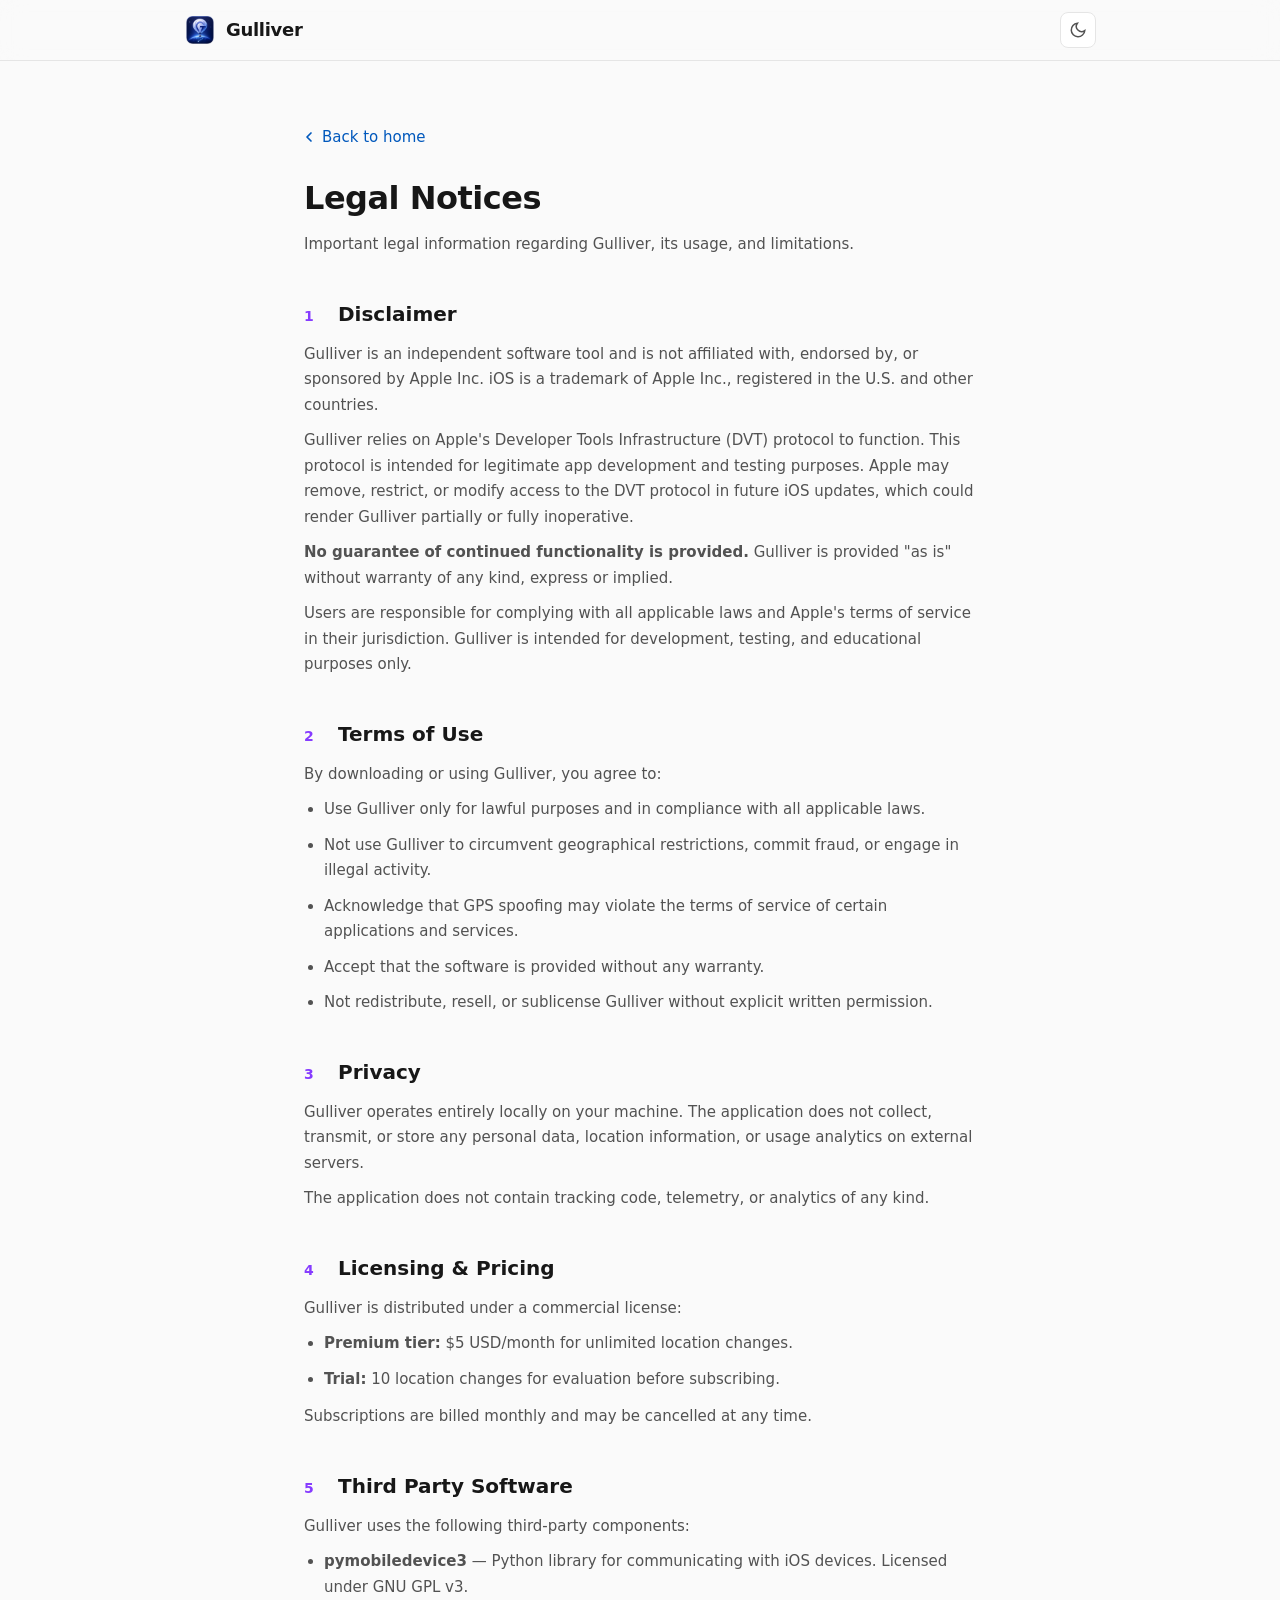
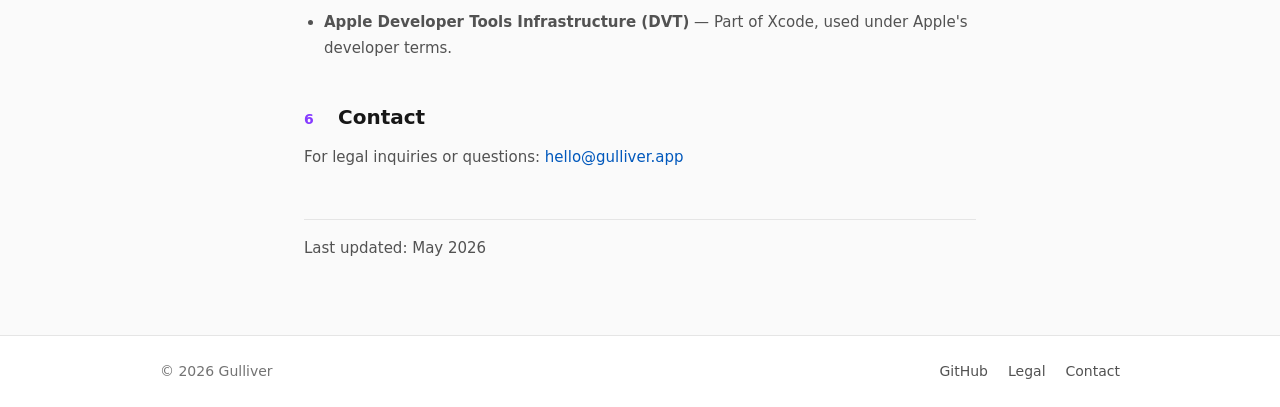
==== legali.html @ 59d7d290 "Initial GulliverWeb landing page Minimal static site with dark mode, 18-language i18n, responsive de" ====
<!doctype html>
<html lang="en">
<head>
  <meta charset="utf-8" />
  <meta name="viewport" content="width=device-width, initial-scale=1" />
  <title>Legal — Gulliver</title>
  <meta name="description" content="Legal notices and terms for Gulliver GPS Location Spoofer." />
  <link rel="icon" type="image/png" sizes="32x32" href="img/favicon-32.png" />
  <link rel="icon" type="image/png" sizes="48x48" href="img/favicon-48.png" />
  <link rel="stylesheet" href="styles.css?v=2" />
  <style>
    .legal-page { max-width: 720px; margin: 0 auto; padding: 64px 24px; }
    .legal-page h1 { font-size: 32px; font-weight: 800; letter-spacing: -0.5px; margin-bottom: 8px; }
    .legal-page .sub { color: var(--text-secondary); margin-bottom: 40px; }
    .legal-page section { margin-bottom: 40px; }
    .legal-page h2 { font-size: 20px; font-weight: 700; margin-bottom: 12px; display: flex; align-items: baseline; gap: 10px; }
    .legal-page .num { font-size: 14px; font-weight: 600; color: var(--purple); min-width: 24px; }
    .legal-page p, .legal-page li { font-size: 15px; color: var(--text-secondary); line-height: 1.7; margin-bottom: 10px; }
    .legal-page ul { padding-left: 20px; margin-bottom: 12px; }
    .legal-page a { color: var(--blue); text-decoration: none; }
    .legal-page a:hover { text-decoration: underline; }
    .back-link { display: inline-flex; align-items: center; gap: 6px; font-size: 15px; color: var(--text-secondary); text-decoration: none; margin-bottom: 24px; }
    .back-link:hover { color: var(--text); }
    .legal-meta { font-size: 13px; color: var(--text-tertiary); margin-top: 48px; padding-top: 16px; border-top: 1px solid var(--border); }
  </style>
</head>
<body>

<header>
  <div class="header-inner">
    <a class="brand" href="/">
      <img src="img/logo.png" alt="Gulliver" class="brand-img" width="32" height="32" />
      <span class="brand-name">Gulliver</span>
    </a>
    <div class="header-actions">
      <button class="theme-toggle" id="theme-toggle" aria-label="Toggle dark mode">
        <svg class="icon-dark" viewBox="0 0 24 24" fill="none" stroke="currentColor" stroke-width="2"><path d="M21 12.79A9 9 0 1 1 11.21 3 7 7 0 0 0 21 12.79z"/></svg>
        <svg class="icon-light" viewBox="0 0 24 24" fill="none" stroke="currentColor" stroke-width="2"><circle cx="12" cy="12" r="5"/><line x1="12" y1="1" x2="12" y2="3"/><line x1="12" y1="21" x2="12" y2="23"/><line x1="4.22" y1="4.22" x2="5.64" y2="5.64"/><line x1="18.36" y1="18.36" x2="19.78" y2="19.78"/><line x1="1" y1="12" x2="3" y2="12"/><line x1="21" y1="12" x2="23" y2="12"/><line x1="4.22" y1="19.78" x2="5.64" y2="18.36"/><line x1="18.36" y1="5.64" x2="19.78" y2="4.22"/></svg>
      </button>
    </div>
  </div>
</header>

<main class="legal-page">
  <a class="back-link" href="/">
    <svg viewBox="0 0 12 12" width="12" height="12" aria-hidden="true">
      <path d="M7 2L3 6l4 4" stroke="currentColor" fill="none" stroke-width="1.7" stroke-linecap="round" stroke-linejoin="round"/>
    </svg>
    Back to home
  </a>

  <h1>Legal Notices</h1>
  <p class="sub">Important legal information regarding Gulliver, its usage, and limitations.</p>

  <section id="disclaimer">
    <h2><span class="num">1</span> Disclaimer</h2>
    <p>Gulliver is an independent software tool and is not affiliated with, endorsed by, or sponsored by Apple Inc. iOS is a trademark of Apple Inc., registered in the U.S. and other countries.</p>
    <p>Gulliver relies on Apple's Developer Tools Infrastructure (DVT) protocol to function. This protocol is intended for legitimate app development and testing purposes. Apple may remove, restrict, or modify access to the DVT protocol in future iOS updates, which could render Gulliver partially or fully inoperative.</p>
    <p><strong>No guarantee of continued functionality is provided.</strong> Gulliver is provided "as is" without warranty of any kind, express or implied.</p>
    <p>Users are responsible for complying with all applicable laws and Apple's terms of service in their jurisdiction. Gulliver is intended for development, testing, and educational purposes only.</p>
  </section>

  <section id="terms">
    <h2><span class="num">2</span> Terms of Use</h2>
    <p>By downloading or using Gulliver, you agree to:</p>
    <ul>
      <li>Use Gulliver only for lawful purposes and in compliance with all applicable laws.</li>
      <li>Not use Gulliver to circumvent geographical restrictions, commit fraud, or engage in illegal activity.</li>
      <li>Acknowledge that GPS spoofing may violate the terms of service of certain applications and services.</li>
      <li>Accept that the software is provided without any warranty.</li>
      <li>Not redistribute, resell, or sublicense Gulliver without explicit written permission.</li>
    </ul>
  </section>

  <section id="privacy">
    <h2><span class="num">3</span> Privacy</h2>
    <p>Gulliver operates entirely locally on your machine. The application does not collect, transmit, or store any personal data, location information, or usage analytics on external servers.</p>
    <p>The application does not contain tracking code, telemetry, or analytics of any kind.</p>
  </section>

  <section id="licensing">
    <h2><span class="num">4</span> Licensing &amp; Pricing</h2>
    <p>Gulliver is distributed under a commercial license:</p>
    <ul>
      <li><strong>Premium tier:</strong> $5 USD/month for unlimited location changes.</li>
      <li><strong>Trial:</strong> 10 location changes for evaluation before subscribing.</li>
    </ul>
    <p>Subscriptions are billed monthly and may be cancelled at any time.</p>
  </section>

  <section id="third-party">
    <h2><span class="num">5</span> Third Party Software</h2>
    <p>Gulliver uses the following third-party components:</p>
    <ul>
      <li><strong>pymobiledevice3</strong> — Python library for communicating with iOS devices. Licensed under GNU GPL v3.</li>
      <li><strong>Apple Developer Tools Infrastructure (DVT)</strong> — Part of Xcode, used under Apple's developer terms.</li>
    </ul>
  </section>

  <section id="contact">
    <h2><span class="num">6</span> Contact</h2>
    <p>For legal inquiries or questions: <a href="mailto:hello@gulliver.app">hello@gulliver.app</a></p>
  </section>

  <p class="legal-meta">Last updated: May 2026</p>
</main>

<footer>
  <div class="footer-inner">
    <span>&copy; <span id="year"></span> Gulliver</span>
    <nav>
      <a href="https://github.com/Yoddikko/Gulliver" target="_blank" rel="noopener">GitHub</a>
      <a href="legali.html">Legal</a>
      <a href="mailto:hello@gulliver.app">Contact</a>
    </nav>
  </div>
</footer>

<script>
document.getElementById('year').textContent = new Date().getFullYear();

/* Dark mode */
const themeToggle = document.getElementById('theme-toggle');
const storedTheme = localStorage.getItem('gulliver_theme');
if (storedTheme === 'dark' || (!storedTheme && window.matchMedia('(prefers-color-scheme: dark)').matches)) {
  document.documentElement.classList.add('dark');
}
if (themeToggle) {
  themeToggle.addEventListener('click', () => {
    const isDark = document.documentElement.classList.toggle('dark');
    localStorage.setItem('gulliver_theme', isDark ? 'dark' : 'light');
  });
}
</script>
</body>
</html>
---- styles.css ----
/* GulliverWeb — GPS Location Spoofer for iPhone */

:root {
  --bg: #fafafa;
  --surface: #ffffff;
  --border: #e5e5e5;
  --text: #171717;
  --text-secondary: #525252;
  --text-tertiary: #737373;
  --purple: #863bff;
  --purple-light: #f3eeff;
  --blue: #0058bc;
  --blue-light: #e8f0fe;
  --green: #16a34a;
  --orange: #ea580c;
  --radius: 12px;
  --max-width: 960px;
  --card-shadow: 0 2px 12px rgba(0,0,0,0.04);
  --card-shadow-hover: 0 8px 30px rgba(0,0,0,0.08);
  --glow-purple: color-mix(in srgb, var(--purple) 6%, transparent);
}

:root.dark {
  --bg: #0a0a0a;
  --surface: #171717;
  --border: #262626;
  --text: #fafafa;
  --text-secondary: #a3a3a3;
  --text-tertiary: #737373;
  --purple-light: #1a1033;
  --blue-light: #0a1628;
  --card-shadow: 0 2px 12px rgba(0,0,0,0.2);
  --card-shadow-hover: 0 8px 32px rgba(134,59,255,0.12);
  --glow-purple: color-mix(in srgb, var(--purple) 10%, transparent);
}

*, *::before, *::after { box-sizing: border-box; margin: 0; }

html {
  font-family: -apple-system, BlinkMacSystemFont, 'Segoe UI', system-ui, sans-serif;
  font-size: 16px;
  line-height: 1.6;
  color: var(--text);
  background: var(--bg);
  -webkit-font-smoothing: antialiased;
  -moz-osx-font-smoothing: grayscale;
  transition: background 0.3s, color 0.3s;
  scroll-behavior: smooth;
}

::selection { background: var(--purple); color: #fff; }

@media (prefers-reduced-motion: reduce) {
  *, *::before, *::after {
    animation-duration: 0.01ms !important;
    transition-duration: 0.01ms !important;
  }
}

body { min-height: 100vh; display: flex; flex-direction: column; }

/* ---- HEADER ---- */
header {
  position: sticky; top: 0; z-index: 50;
  background: color-mix(in srgb, var(--bg) 85%, transparent);
  backdrop-filter: blur(12px);
  -webkit-backdrop-filter: blur(12px);
  border-bottom: 1px solid var(--border);
}
.header-inner {
  max-width: var(--max-width);
  margin: 0 auto;
  padding: 12px 24px;
  display: flex; align-items: center; justify-content: space-between;
}
.brand {
  display: flex; align-items: center; gap: 10px;
  text-decoration: none; color: var(--text);
}
.brand-img { width: 32px; height: 32px; border-radius: 8px; }
.brand-name { font-weight: 700; font-size: 18px; letter-spacing: -0.3px; }

.header-actions { display: flex; align-items: center; gap: 8px; }

/* Dark mode toggle */
.theme-toggle {
  width: 36px; height: 36px;
  border-radius: 8px;
  border: 1px solid var(--border);
  background: var(--surface);
  color: var(--text-secondary);
  cursor: pointer;
  display: flex; align-items: center; justify-content: center;
  transition: background 0.2s, color 0.2s;
}
.theme-toggle:hover { color: var(--text); background: var(--bg); }
.theme-toggle svg { width: 18px; height: 18px; }
.theme-toggle .icon-light { display: none; }
:root.dark .theme-toggle .icon-dark { display: none; }
:root.dark .theme-toggle .icon-light { display: block; }

/* Lang switcher */
.lang-switch {
  padding: 5px 28px 5px 10px;
  font-size: 13px; font-weight: 600;
  background-color: var(--surface); color: var(--text);
  border: 1px solid var(--border); border-radius: 8px;
  cursor: pointer;
  transition: background 0.2s, color 0.2s, border-color 0.2s;
  outline: none;
  -webkit-appearance: none;
  -moz-appearance: none;
  appearance: none;
  background-image: url("data:image/svg+xml,%3Csvg xmlns='http://www.w3.org/2000/svg' width='12' height='12' viewBox='0 0 24 24' fill='none' stroke='%23888' stroke-width='2.5' stroke-linecap='round' stroke-linejoin='round'%3E%3Cpolyline points='6 9 12 15 18 9'/%3E%3C/svg%3E");
  background-repeat: no-repeat;
  background-position: right 7px center;
  background-size: 12px;
  min-width: 110px;
}
.lang-switch:hover { border-color: var(--text); }

/* ---- HERO ---- */
.hero {
  padding: 80px 24px 64px;
  text-align: center;
  background:
    radial-gradient(ellipse 600px 350px at 50% 25%, var(--glow-purple) 0%, transparent 100%),
    linear-gradient(180deg, var(--surface) 0%, var(--bg) 100%);
}
.hero-content { max-width: 640px; margin: 0 auto; }
.hero-logo {
  width: 96px; height: 96px;
  border-radius: 22px;
  box-shadow: 0 4px 24px rgba(134,59,255,0.15);
  margin-bottom: 32px;
}
.hero h1 {
  font-size: 40px; font-weight: 800; line-height: 1.15;
  letter-spacing: -1px; color: var(--text);
  margin-bottom: 16px;
}
.hero-highlight {
  background: linear-gradient(135deg, var(--purple), #6d28d9);
  -webkit-background-clip: text;
  -webkit-text-fill-color: transparent;
  background-clip: text;
}
.hero-desc {
  font-size: 18px; color: var(--text-secondary);
  line-height: 1.7; margin-bottom: 36px;
}
.hero-actions {
  display: flex; justify-content: center; gap: 12px;
  margin-bottom: 12px;
}

/* Download button */
.btn-download {
  display: inline-flex; align-items: center; gap: 10px;
  padding: 14px 32px;
  background: linear-gradient(135deg, var(--blue), #003d82);
  color: #fff;
  border-radius: var(--radius);
  text-decoration: none;
  font-weight: 600; font-size: 16px;
  transition: transform 0.2s, box-shadow 0.2s;
  box-shadow: 0 2px 8px rgba(0,88,188,0.25);
  outline: none;
}
.btn-download:hover {
  transform: translateY(-2px);
  box-shadow: 0 6px 20px rgba(0,88,188,0.4);
}
.btn-download:focus-visible {
  box-shadow: 0 0 0 3px var(--bg), 0 0 0 5px var(--blue);
}
.btn-download svg { flex-shrink: 0; }
.dl-label { display: block; }
.dl-meta { display: block; font-size: 13px; font-weight: 400; opacity: 0.8; margin-top: 2px; }
.hero-version { font-size: 13px; color: var(--text-tertiary); margin-top: 8px; }

/* ---- FEATURES ---- */
.features {
  max-width: var(--max-width);
  margin: 0 auto; padding: 80px 24px;
}
.features h2 {
  text-align: center; font-size: 28px; font-weight: 700;
  letter-spacing: -0.5px; margin-bottom: 48px;
}
.features-grid {
  display: grid;
  grid-template-columns: repeat(auto-fit, minmax(220px, 1fr));
  gap: 20px;
}
.feature-card {
  background: var(--surface);
  border: 1px solid var(--border);
  border-radius: var(--radius);
  padding: 28px 24px;
  transition: transform 0.3s, border-color 0.3s, box-shadow 0.3s;
}
.feature-card:hover {
  transform: translateY(-4px);
  border-color: color-mix(in srgb, var(--purple) 30%, var(--border));
  box-shadow: var(--card-shadow-hover);
}
.feature-icon {
  width: 44px; height: 44px;
  border-radius: 10px;
  background: var(--purple-light);
  color: var(--purple);
  display: flex; align-items: center; justify-content: center;
  margin-bottom: 16px;
}
.feature-icon svg { width: 22px; height: 22px; }
.feature-card h3 { font-size: 17px; font-weight: 650; margin-bottom: 8px; }
.feature-card p { font-size: 15px; color: var(--text-secondary); line-height: 1.6; }

/* ---- HOW IT WORKS ---- */
.how {
  max-width: var(--max-width);
  margin: 0 auto; padding: 0 24px 80px;
}
.how h2 {
  text-align: center; font-size: 28px; font-weight: 700;
  letter-spacing: -0.5px; margin-bottom: 48px;
}
.steps {
  display: grid;
  grid-template-columns: repeat(auto-fit, minmax(200px, 1fr));
  gap: 24px;
}
.step { text-align: center; padding: 32px 20px; border-radius: var(--radius); transition: background 0.3s; }
.step:hover { background: color-mix(in srgb, var(--surface) 50%, transparent); }
.step-num {
  width: 48px; height: 48px;
  border-radius: 50%;
  background: var(--blue-light);
  color: var(--blue);
  display: flex; align-items: center; justify-content: center;
  font-size: 20px; font-weight: 700;
  margin: 0 auto 16px;
  transition: transform 0.3s, background 0.3s, color 0.3s, box-shadow 0.3s;
}
.step:hover .step-num {
  transform: scale(1.12);
  background: var(--purple);
  color: #fff;
  box-shadow: 0 4px 14px color-mix(in srgb, var(--purple) 35%, transparent);
}
.step h3 { font-size: 17px; font-weight: 650; margin-bottom: 8px; }
.step p { font-size: 15px; color: var(--text-secondary); line-height: 1.6; }

/* ---- COMPATIBILITY ---- */
.compatibility {
  max-width: var(--max-width);
  margin: 0 auto; padding: 0 24px 80px;
}
.compatibility h2 {
  text-align: center; font-size: 28px; font-weight: 700;
  letter-spacing: -0.5px; margin-bottom: 12px;
}
.compat-sub {
  text-align: center; font-size: 16px; color: var(--text-secondary);
  max-width: 520px; margin: 0 auto 32px;
}
.compat-table {
  width: 100%; max-width: 500px;
  margin: 0 auto; border-collapse: collapse;
  border-radius: var(--radius);
  overflow: hidden;
  box-shadow: 0 1px 3px var(--card-shadow);
}
.compat-table th {
  text-align: left; font-size: 13px; font-weight: 600;
  text-transform: uppercase; letter-spacing: 0.5px;
  color: var(--text-tertiary); padding: 10px 16px;
  border-bottom: 1px solid var(--border);
  background: color-mix(in srgb, var(--border) 25%, transparent);
}
.compat-table td {
  padding: 12px 16px; font-size: 15px;
  border-bottom: 1px solid color-mix(in srgb, var(--border) 40%, transparent);
  background: var(--surface);
}
.compat-table tr:last-child td { border-bottom: none; }
.compat-table tr:hover td { background: color-mix(in srgb, var(--border) 12%, var(--surface)); }
.status-ok {
  display: inline-flex; align-items: center; gap: 6px;
  color: var(--green); font-weight: 500;
}
.status-ok::before { content: ''; width: 8px; height: 8px; border-radius: 50%; background: var(--green); }
.status-unknown {
  display: inline-flex; align-items: center; gap: 6px;
  color: var(--orange); font-weight: 500;
}
.status-unknown::before { content: ''; width: 8px; height: 8px; border-radius: 50%; background: var(--orange); }
.compat-note {
  text-align: center; font-size: 13px; color: var(--text-tertiary);
  margin-top: 20px;
}

/* ---- KO-FI ---- */
.kofi {
  max-width: var(--max-width);
  margin: 0 auto; padding: 0 24px 80px;
}
.kofi-card {
  background: var(--surface);
  border: 1px solid var(--border);
  border-radius: var(--radius);
  padding: 40px 32px; text-align: center;
  max-width: 520px; margin: 0 auto;
  transition: border-color 0.3s, box-shadow 0.3s;
}
.kofi-card:hover {
  border-color: color-mix(in srgb, #ff5e5b 25%, var(--border));
  box-shadow: var(--card-shadow-hover);
}
.kofi-icon {
  width: 52px; height: 52px;
  border-radius: 50%;
  background: #ff5e5b; color: #fff;
  display: flex; align-items: center; justify-content: center;
  margin: 0 auto 20px;
}
.kofi-card p { font-size: 16px; color: var(--text-secondary); margin-bottom: 24px; line-height: 1.6; }
.kofi-btn {
  display: inline-block; padding: 12px 28px;
  background: #ff5e5b; color: #fff;
  border-radius: var(--radius);
  text-decoration: none;
  font-weight: 600; font-size: 15px;
  transition: transform 0.15s, box-shadow 0.15s;
}
.kofi-btn:hover {
  transform: translateY(-1px);
  box-shadow: 0 4px 14px rgba(255,94,91,0.35);
}

/* ---- FOOTER ---- */
footer {
  margin-top: auto;
  border-top: 1px solid var(--border);
  background: var(--surface);
  padding: 24px;
}
.footer-inner {
  max-width: var(--max-width);
  margin: 0 auto;
  display: flex; align-items: center; justify-content: space-between;
  font-size: 14px; color: var(--text-tertiary);
}
.footer-inner nav { display: flex; gap: 20px; }
.footer-inner nav a {
  color: var(--text-secondary); text-decoration: none;
  transition: color 0.15s;
  outline: none;
}
.footer-inner nav a:hover { color: var(--text); }

.theme-toggle:focus-visible,
.lang-switch:focus-visible,
.footer-inner nav a:focus-visible,
.btn-download:focus-visible,
.kofi-btn:focus-visible {
  outline: 2px solid var(--purple);
  outline-offset: 2px;
}

/* ---- RESPONSIVE ---- */
@media (max-width: 640px) {
  .hero { padding: 48px 20px 40px; }
  .hero h1 { font-size: 30px; }
  .hero-desc { font-size: 16px; }
  .hero-logo { width: 72px; height: 72px; margin-bottom: 24px; }
  .features, .how, .compatibility, .kofi { padding-left: 20px; padding-right: 20px; }
  .features, .how, .compatibility { padding-top: 48px; padding-bottom: 48px; }
  .kofi { padding-bottom: 48px; }
  .features h2, .how h2, .compatibility h2 { font-size: 24px; margin-bottom: 32px; }
  .footer-inner { flex-direction: column; gap: 12px; text-align: center; }
}

@media (max-width: 480px) {
  .hero { padding: 36px 16px 32px; }
  .hero h1 { font-size: 24px; letter-spacing: -0.5px; }
  .hero-desc { font-size: 15px; margin-bottom: 28px; }
  .hero-logo { width: 64px; height: 64px; margin-bottom: 20px; border-radius: 18px; }

  .btn-download {
    width: 100%; justify-content: center;
    padding: 14px 24px; font-size: 15px;
  }
  .hero-actions { flex-direction: column; align-items: stretch; }

  .header-inner { padding: 10px 16px; }
  .brand-name { font-size: 16px; }
  .theme-toggle { width: 34px; height: 34px; }
  .lang-switch { padding: 4px 24px 4px 8px; font-size: 12px; min-width: 90px; background-position: right 5px center; }

  .features, .how, .compatibility { padding: 40px 16px !important; }
  .kofi { padding: 0 16px 40px !important; }

  .features-grid { gap: 14px; }
  .feature-card { padding: 20px 18px; }
  .feature-icon { width: 40px; height: 40px; }
  .feature-icon svg { width: 20px; height: 20px; }
  .feature-card h3 { font-size: 16px; }
  .feature-card p { font-size: 14px; }

  .steps { gap: 8px; }
  .step { padding: 20px 8px; }
  .step-num { width: 42px; height: 42px; font-size: 18px; }
  .step h3 { font-size: 16px; }
  .step p { font-size: 14px; }

  .compat-table { font-size: 14px; }
  .compat-table th, .compat-table td { padding: 8px 12px; }

  .kofi-card { padding: 28px 20px; }
  .kofi-card p { font-size: 15px; }
  .kofi-btn { padding: 10px 24px; font-size: 14px; }
}

@media (max-width: 375px) {
  .hero h1 { font-size: 21px; }
  .hero-desc { font-size: 14px; }
  .features h2, .how h2, .compatibility h2 { font-size: 21px; }
}
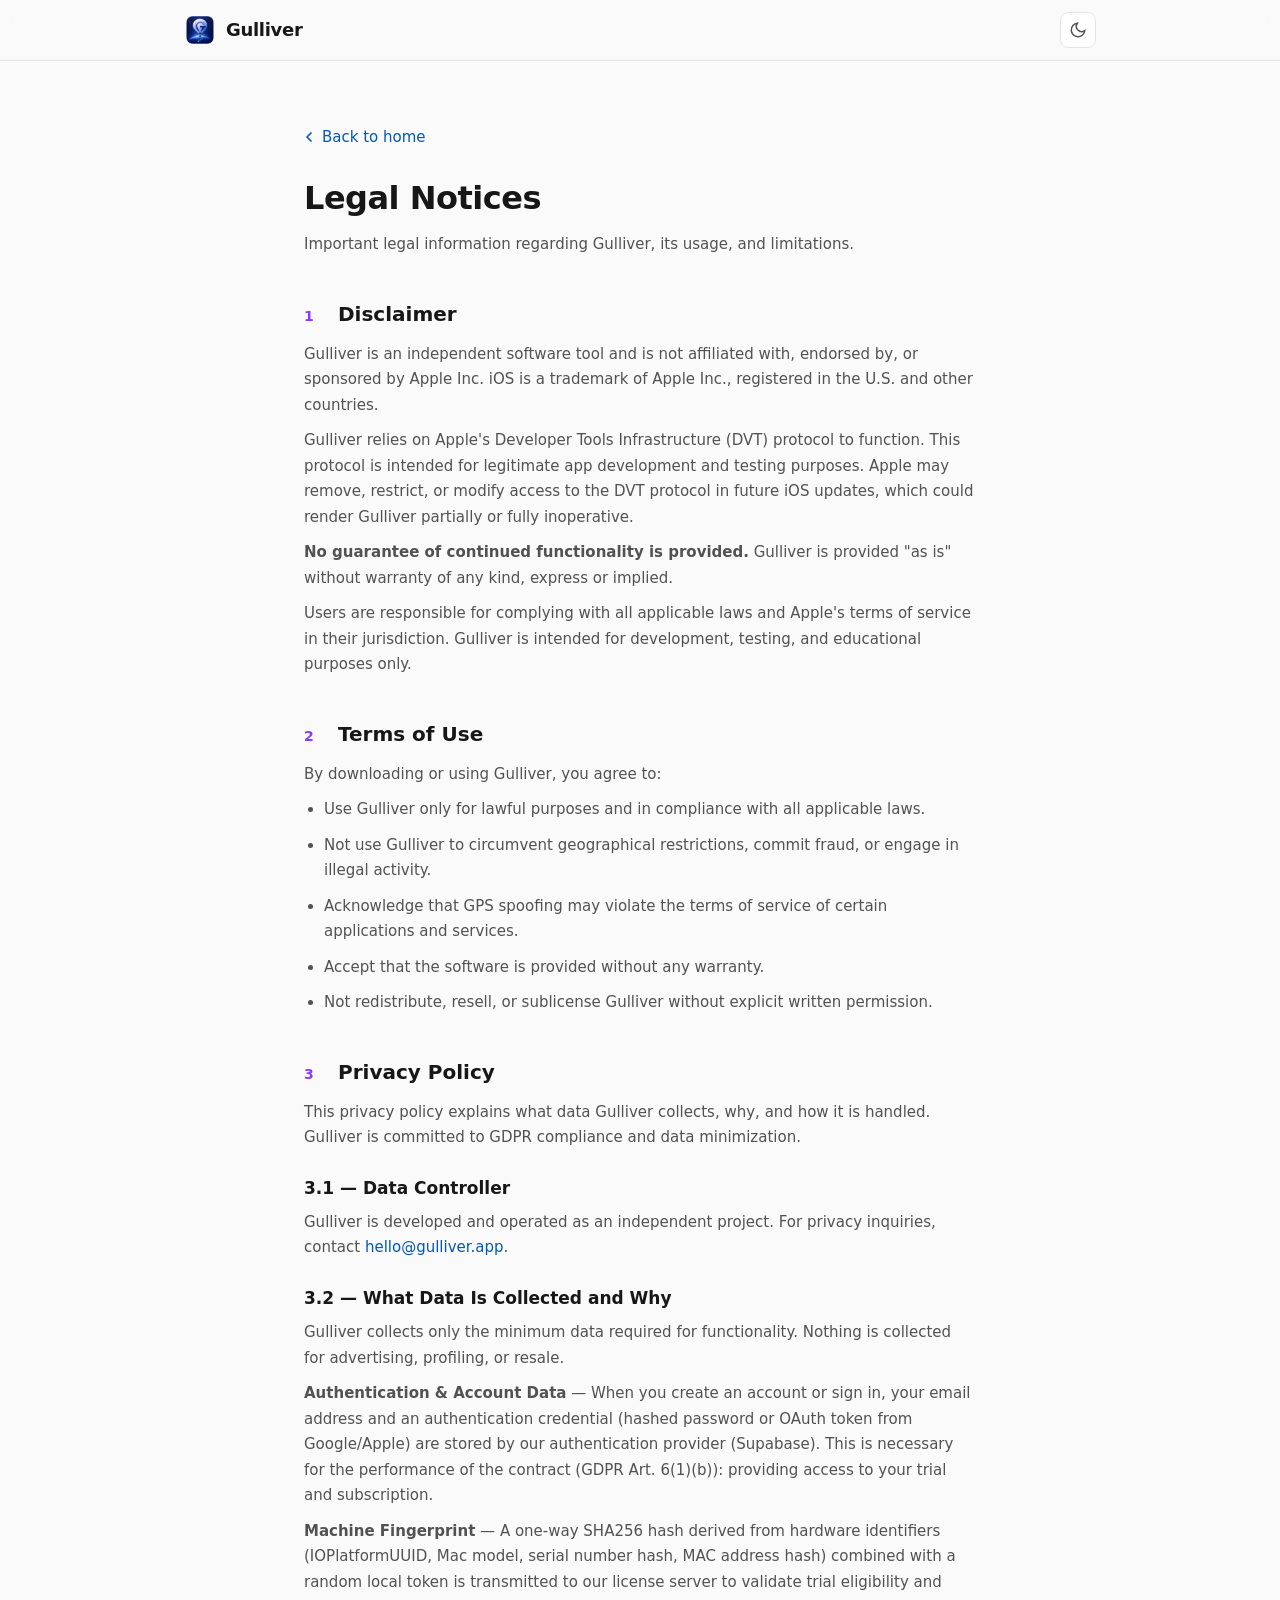
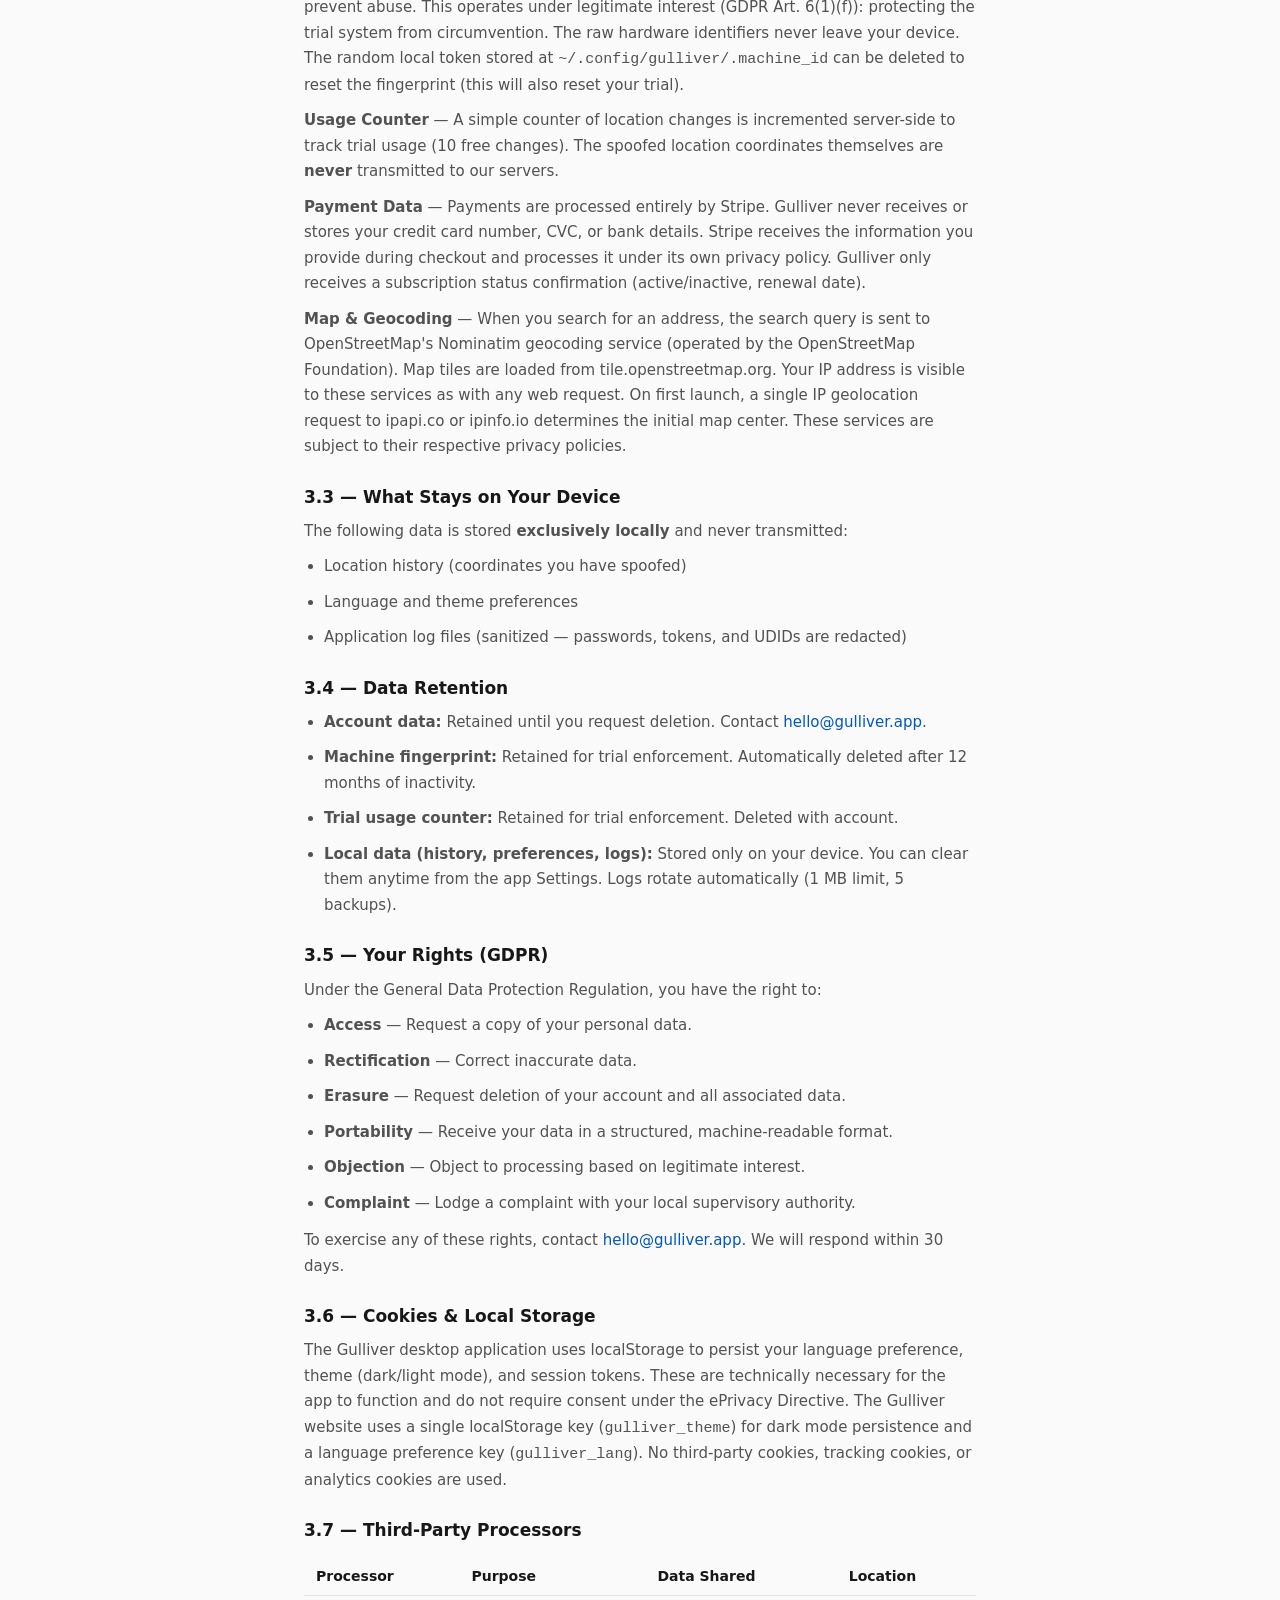
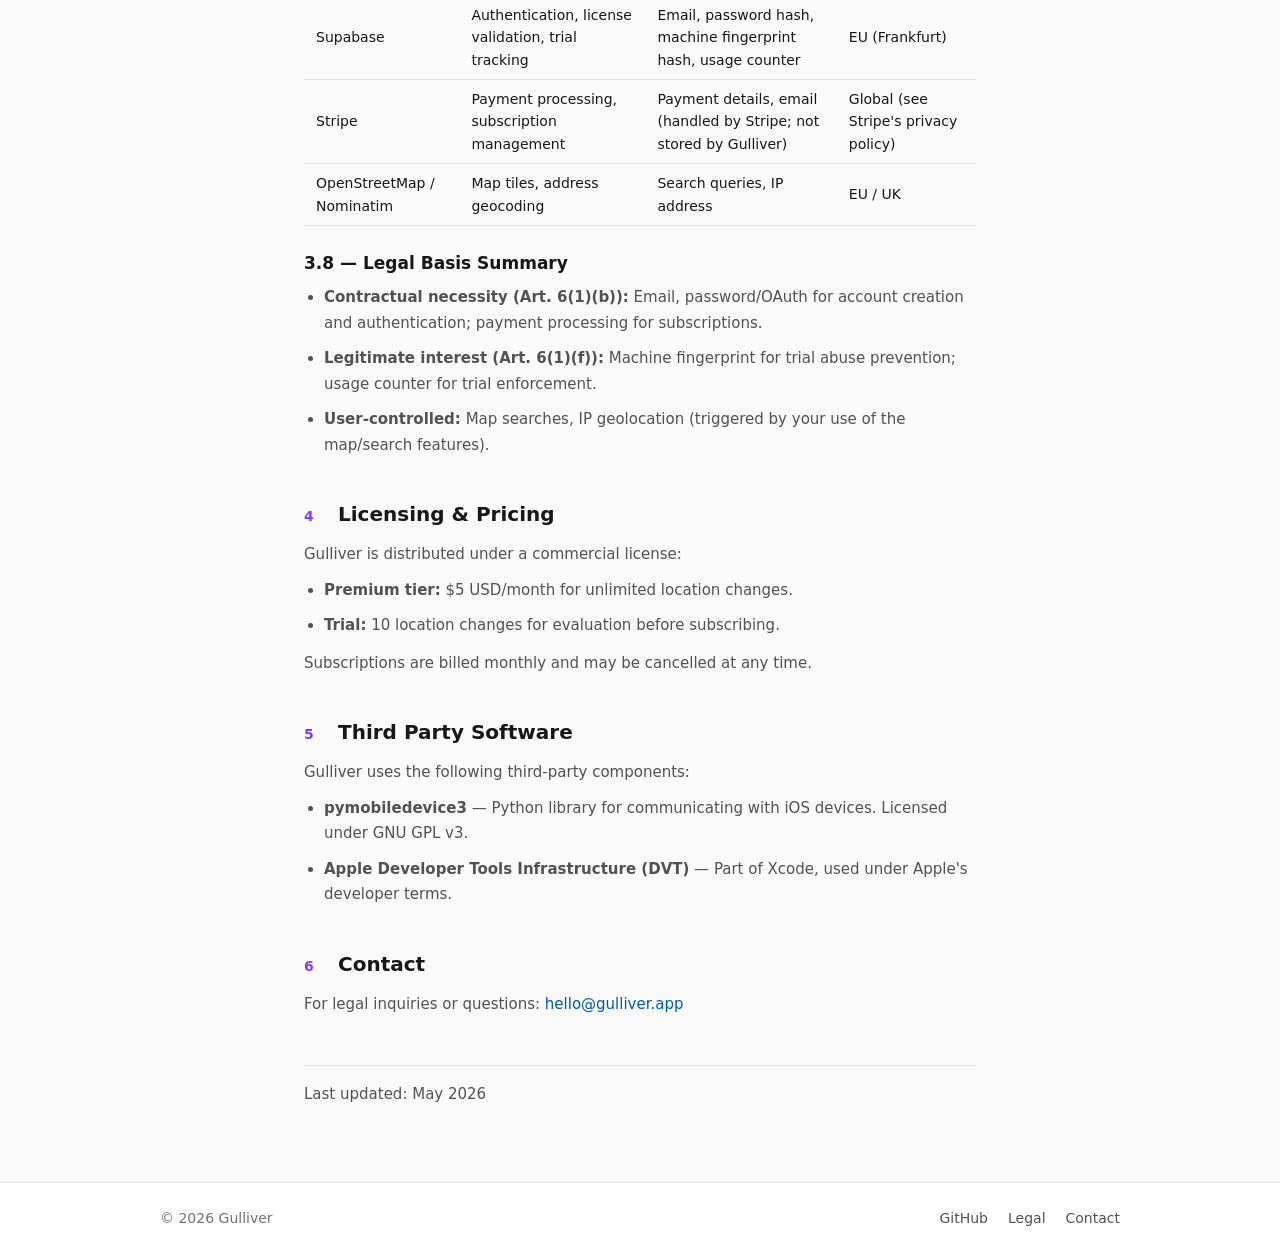
==== commit af9fce66: "legal: rewrite privacy policy for GDPR compliance - Replace inaccurate "no data collected" claim wit" ====
--- a/legali.html
+++ b/legali.html
@@ -73,9 +73,96 @@
   </section>
 
   <section id="privacy">
-    <h2><span class="num">3</span> Privacy</h2>
-    <p>Gulliver operates entirely locally on your machine. The application does not collect, transmit, or store any personal data, location information, or usage analytics on external servers.</p>
-    <p>The application does not contain tracking code, telemetry, or analytics of any kind.</p>
+    <h2><span class="num">3</span> Privacy Policy</h2>
+    <p>This privacy policy explains what data Gulliver collects, why, and how it is handled. Gulliver is committed to GDPR compliance and data minimization.</p>
+
+    <h3 style="font-size:17px;font-weight:700;margin-top:24px;margin-bottom:8px;">3.1 — Data Controller</h3>
+    <p>Gulliver is developed and operated as an independent project. For privacy inquiries, contact <a href="mailto:hello@gulliver.app">hello@gulliver.app</a>.</p>
+
+    <h3 style="font-size:17px;font-weight:700;margin-top:24px;margin-bottom:8px;">3.2 — What Data Is Collected and Why</h3>
+    <p>Gulliver collects only the minimum data required for functionality. Nothing is collected for advertising, profiling, or resale.</p>
+
+    <p><strong>Authentication &amp; Account Data</strong> — When you create an account or sign in, your email address and an authentication credential (hashed password or OAuth token from Google/Apple) are stored by our authentication provider (Supabase). This is necessary for the performance of the contract (GDPR Art. 6(1)(b)): providing access to your trial and subscription.</p>
+
+    <p><strong>Machine Fingerprint</strong> — A one-way SHA256 hash derived from hardware identifiers (IOPlatformUUID, Mac model, serial number hash, MAC address hash) combined with a random local token is transmitted to our license server to validate trial eligibility and prevent abuse. This operates under legitimate interest (GDPR Art. 6(1)(f)): protecting the trial system from circumvention. The raw hardware identifiers never leave your device. The random local token stored at <code>~/.config/gulliver/.machine_id</code> can be deleted to reset the fingerprint (this will also reset your trial).</p>
+
+    <p><strong>Usage Counter</strong> — A simple counter of location changes is incremented server-side to track trial usage (10 free changes). The spoofed location coordinates themselves are <strong>never</strong> transmitted to our servers.</p>
+
+    <p><strong>Payment Data</strong> — Payments are processed entirely by Stripe. Gulliver never receives or stores your credit card number, CVC, or bank details. Stripe receives the information you provide during checkout and processes it under its own privacy policy. Gulliver only receives a subscription status confirmation (active/inactive, renewal date).</p>
+
+    <p><strong>Map &amp; Geocoding</strong> — When you search for an address, the search query is sent to OpenStreetMap's Nominatim geocoding service (operated by the OpenStreetMap Foundation). Map tiles are loaded from tile.openstreetmap.org. Your IP address is visible to these services as with any web request. On first launch, a single IP geolocation request to ipapi.co or ipinfo.io determines the initial map center. These services are subject to their respective privacy policies.</p>
+
+    <h3 style="font-size:17px;font-weight:700;margin-top:24px;margin-bottom:8px;">3.3 — What Stays on Your Device</h3>
+    <p>The following data is stored <strong>exclusively locally</strong> and never transmitted:</p>
+    <ul>
+      <li>Location history (coordinates you have spoofed)</li>
+      <li>Language and theme preferences</li>
+      <li>Application log files (sanitized — passwords, tokens, and UDIDs are redacted)</li>
+    </ul>
+
+    <h3 style="font-size:17px;font-weight:700;margin-top:24px;margin-bottom:8px;">3.4 — Data Retention</h3>
+    <ul>
+      <li><strong>Account data:</strong> Retained until you request deletion. Contact <a href="mailto:hello@gulliver.app">hello@gulliver.app</a>.</li>
+      <li><strong>Machine fingerprint:</strong> Retained for trial enforcement. Automatically deleted after 12 months of inactivity.</li>
+      <li><strong>Trial usage counter:</strong> Retained for trial enforcement. Deleted with account.</li>
+      <li><strong>Local data (history, preferences, logs):</strong> Stored only on your device. You can clear them anytime from the app Settings. Logs rotate automatically (1 MB limit, 5 backups).</li>
+    </ul>
+
+    <h3 style="font-size:17px;font-weight:700;margin-top:24px;margin-bottom:8px;">3.5 — Your Rights (GDPR)</h3>
+    <p>Under the General Data Protection Regulation, you have the right to:</p>
+    <ul>
+      <li><strong>Access</strong> — Request a copy of your personal data.</li>
+      <li><strong>Rectification</strong> — Correct inaccurate data.</li>
+      <li><strong>Erasure</strong> — Request deletion of your account and all associated data.</li>
+      <li><strong>Portability</strong> — Receive your data in a structured, machine-readable format.</li>
+      <li><strong>Objection</strong> — Object to processing based on legitimate interest.</li>
+      <li><strong>Complaint</strong> — Lodge a complaint with your local supervisory authority.</li>
+    </ul>
+    <p>To exercise any of these rights, contact <a href="mailto:hello@gulliver.app">hello@gulliver.app</a>. We will respond within 30 days.</p>
+
+    <h3 style="font-size:17px;font-weight:700;margin-top:24px;margin-bottom:8px;">3.6 — Cookies &amp; Local Storage</h3>
+    <p>The Gulliver desktop application uses localStorage to persist your language preference, theme (dark/light mode), and session tokens. These are technically necessary for the app to function and do not require consent under the ePrivacy Directive. The Gulliver website uses a single localStorage key (<code>gulliver_theme</code>) for dark mode persistence and a language preference key (<code>gulliver_lang</code>). No third-party cookies, tracking cookies, or analytics cookies are used.</p>
+
+    <h3 style="font-size:17px;font-weight:700;margin-top:24px;margin-bottom:8px;">3.7 — Third-Party Processors</h3>
+    <div class="processor-table" style="overflow-x:auto;margin:12px 0;">
+      <table style="width:100%;border-collapse:collapse;font-size:14px;">
+        <thead>
+          <tr style="border-bottom:1px solid var(--border);text-align:left;">
+            <th style="padding:8px 12px;">Processor</th>
+            <th style="padding:8px 12px;">Purpose</th>
+            <th style="padding:8px 12px;">Data Shared</th>
+            <th style="padding:8px 12px;">Location</th>
+          </tr>
+        </thead>
+        <tbody>
+          <tr style="border-bottom:1px solid var(--border);">
+            <td style="padding:8px 12px;">Supabase</td>
+            <td style="padding:8px 12px;">Authentication, license validation, trial tracking</td>
+            <td style="padding:8px 12px;">Email, password hash, machine fingerprint hash, usage counter</td>
+            <td style="padding:8px 12px;">EU (Frankfurt)</td>
+          </tr>
+          <tr style="border-bottom:1px solid var(--border);">
+            <td style="padding:8px 12px;">Stripe</td>
+            <td style="padding:8px 12px;">Payment processing, subscription management</td>
+            <td style="padding:8px 12px;">Payment details, email (handled by Stripe; not stored by Gulliver)</td>
+            <td style="padding:8px 12px;">Global (see Stripe's privacy policy)</td>
+          </tr>
+          <tr style="border-bottom:1px solid var(--border);">
+            <td style="padding:8px 12px;">OpenStreetMap / Nominatim</td>
+            <td style="padding:8px 12px;">Map tiles, address geocoding</td>
+            <td style="padding:8px 12px;">Search queries, IP address</td>
+            <td style="padding:8px 12px;">EU / UK</td>
+          </tr>
+        </tbody>
+      </table>
+    </div>
+
+    <h3 style="font-size:17px;font-weight:700;margin-top:24px;margin-bottom:8px;">3.8 — Legal Basis Summary</h3>
+    <ul>
+      <li><strong>Contractual necessity (Art. 6(1)(b)):</strong> Email, password/OAuth for account creation and authentication; payment processing for subscriptions.</li>
+      <li><strong>Legitimate interest (Art. 6(1)(f)):</strong> Machine fingerprint for trial abuse prevention; usage counter for trial enforcement.</li>
+      <li><strong>User-controlled:</strong> Map searches, IP geolocation (triggered by your use of the map/search features).</li>
+    </ul>
   </section>
 
   <section id="licensing">
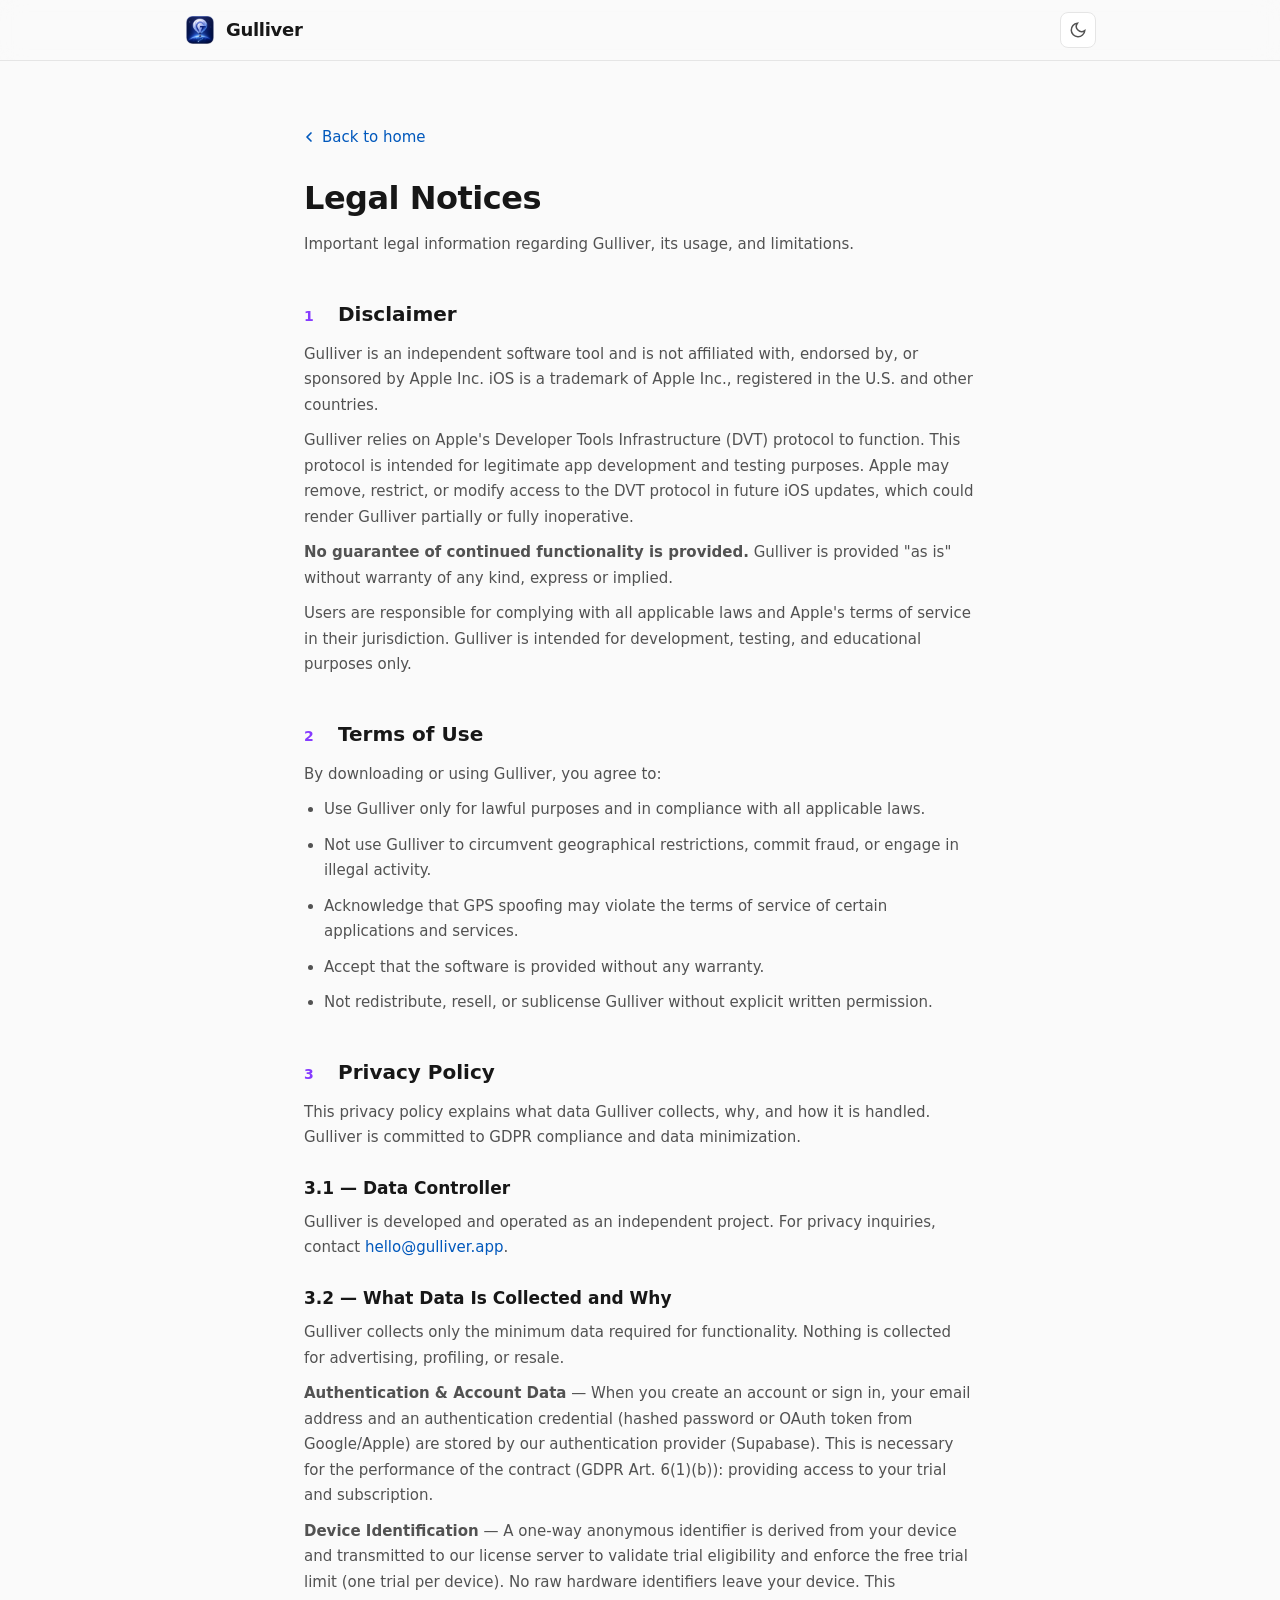
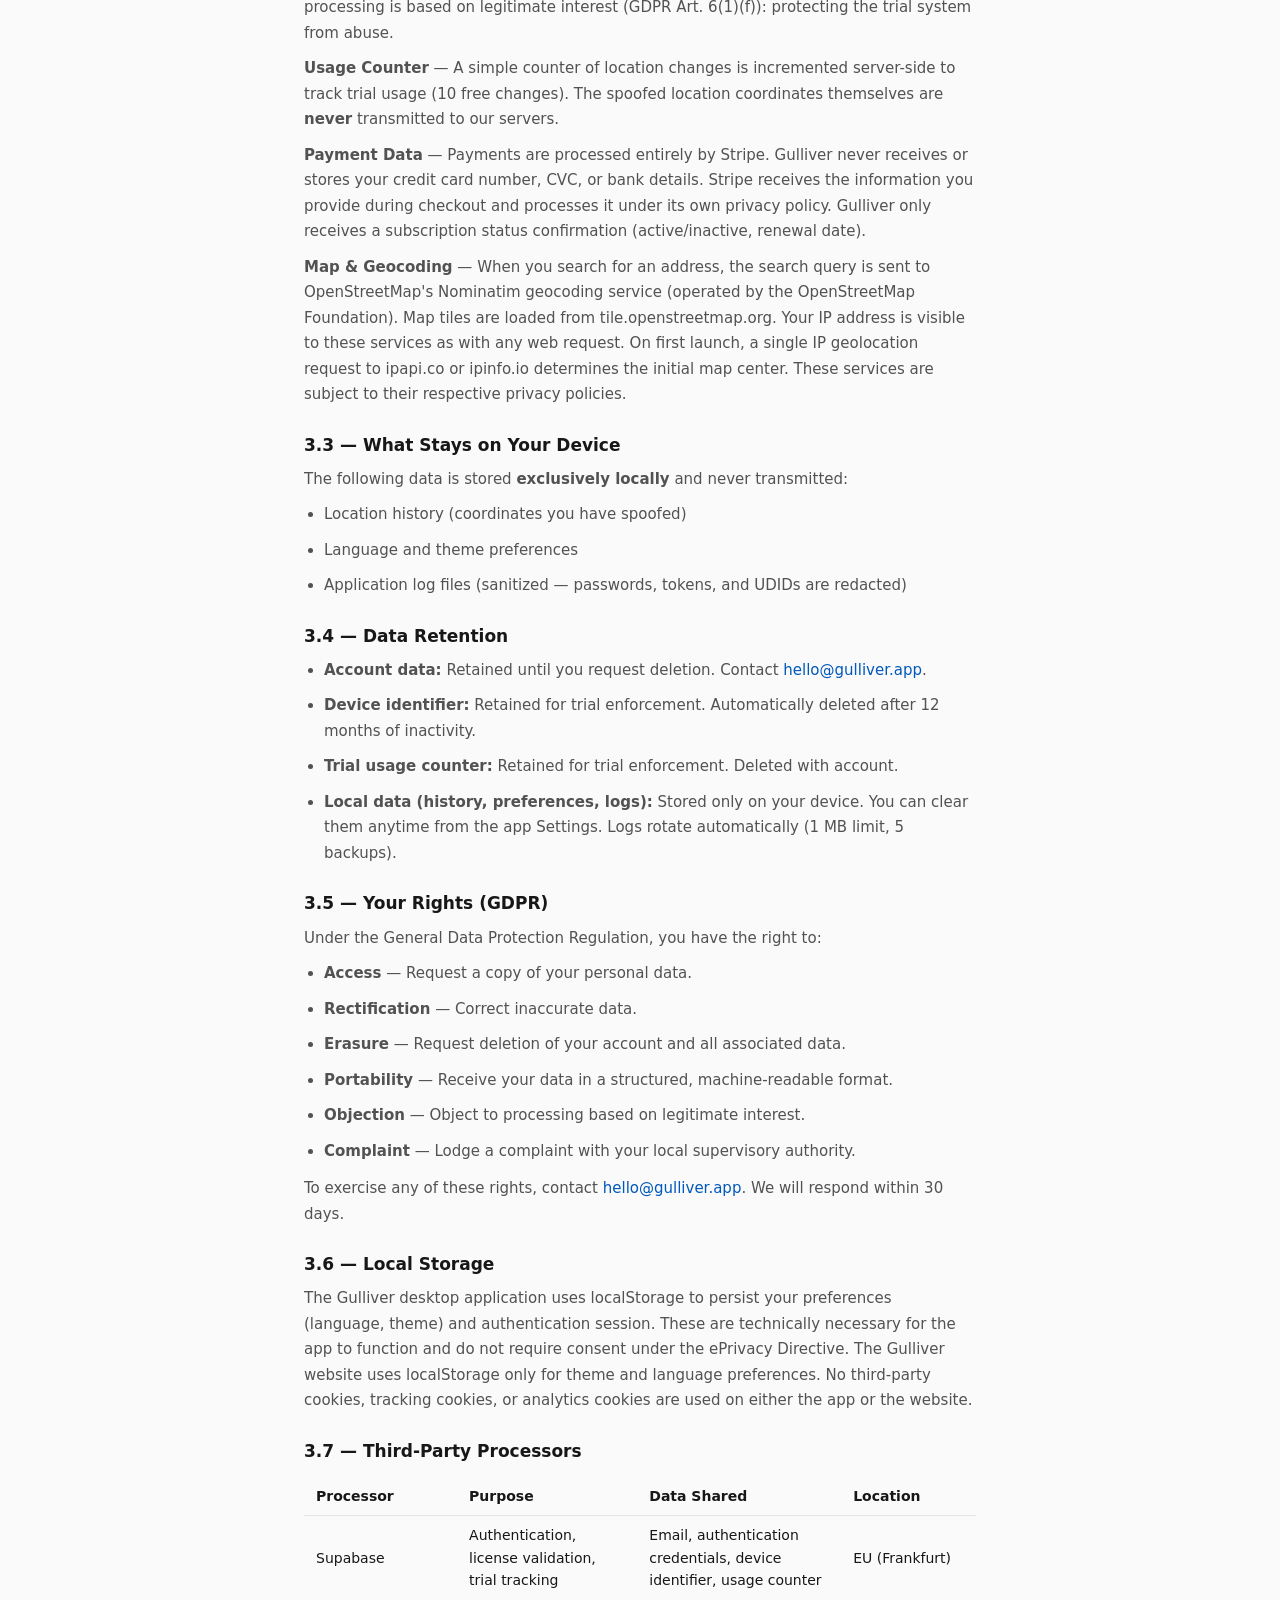
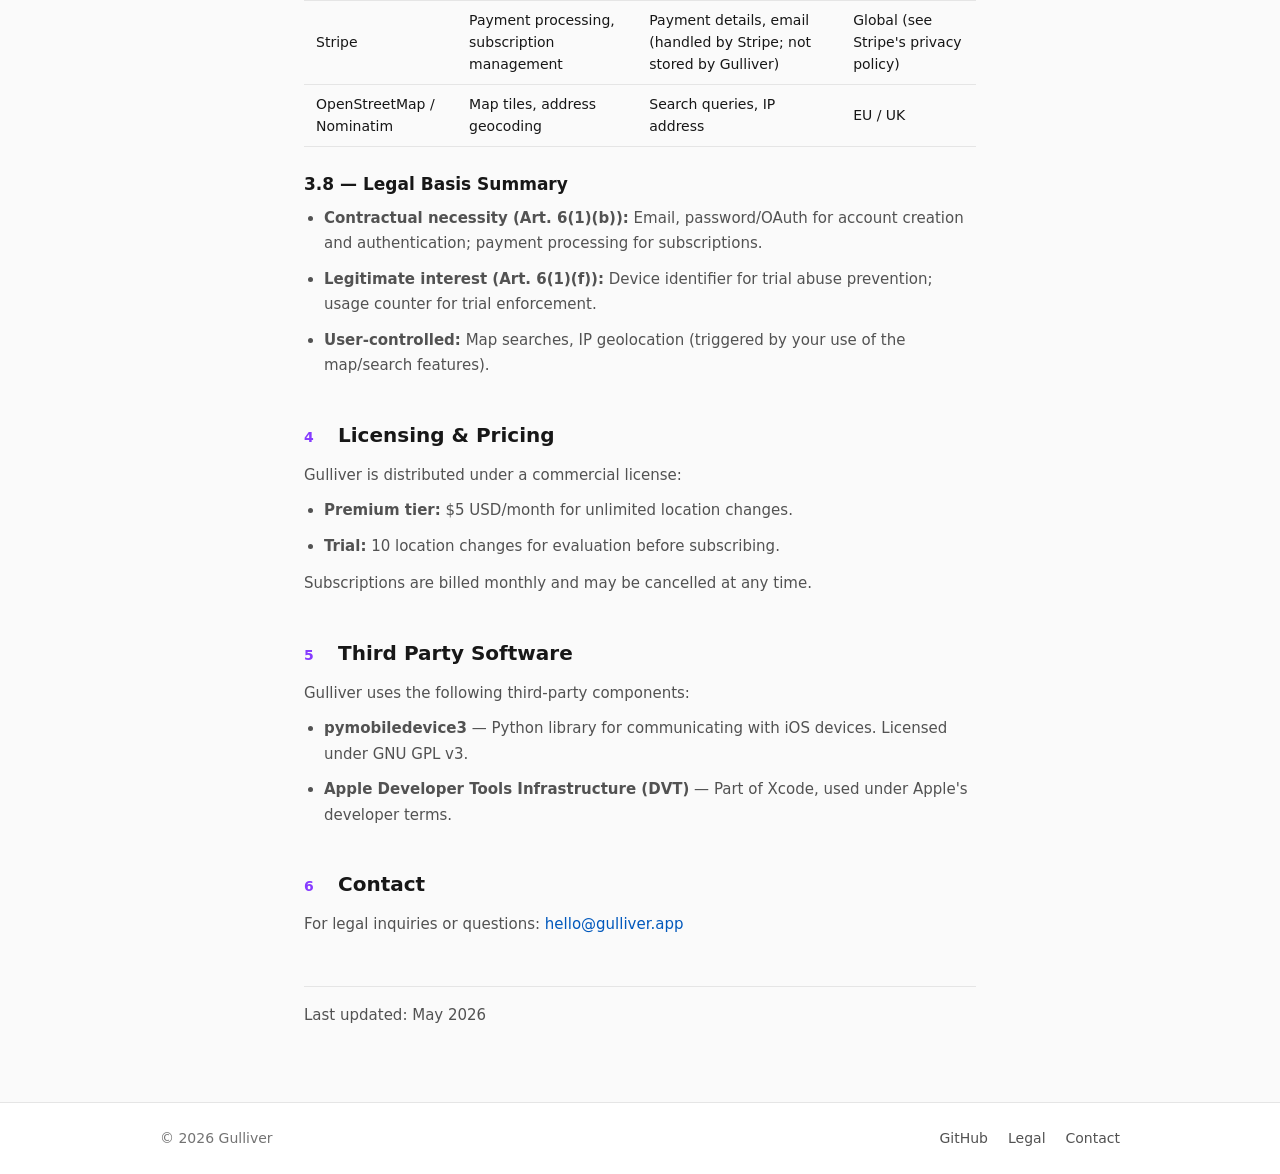
==== commit 6e348b5c: "legal: remove bypass-enabling technical details from privacy policy Replace detailed fingerprint con" ====
--- a/legali.html
+++ b/legali.html
@@ -84,7 +84,7 @@
 
     <p><strong>Authentication &amp; Account Data</strong> — When you create an account or sign in, your email address and an authentication credential (hashed password or OAuth token from Google/Apple) are stored by our authentication provider (Supabase). This is necessary for the performance of the contract (GDPR Art. 6(1)(b)): providing access to your trial and subscription.</p>
 
-    <p><strong>Machine Fingerprint</strong> — A one-way SHA256 hash derived from hardware identifiers (IOPlatformUUID, Mac model, serial number hash, MAC address hash) combined with a random local token is transmitted to our license server to validate trial eligibility and prevent abuse. This operates under legitimate interest (GDPR Art. 6(1)(f)): protecting the trial system from circumvention. The raw hardware identifiers never leave your device. The random local token stored at <code>~/.config/gulliver/.machine_id</code> can be deleted to reset the fingerprint (this will also reset your trial).</p>
+    <p><strong>Device Identification</strong> — A one-way anonymous identifier is derived from your device and transmitted to our license server to validate trial eligibility and enforce the free trial limit (one trial per device). No raw hardware identifiers leave your device. This processing is based on legitimate interest (GDPR Art. 6(1)(f)): protecting the trial system from abuse.</p>
 
     <p><strong>Usage Counter</strong> — A simple counter of location changes is incremented server-side to track trial usage (10 free changes). The spoofed location coordinates themselves are <strong>never</strong> transmitted to our servers.</p>
 
@@ -103,7 +103,7 @@
     <h3 style="font-size:17px;font-weight:700;margin-top:24px;margin-bottom:8px;">3.4 — Data Retention</h3>
     <ul>
       <li><strong>Account data:</strong> Retained until you request deletion. Contact <a href="mailto:hello@gulliver.app">hello@gulliver.app</a>.</li>
-      <li><strong>Machine fingerprint:</strong> Retained for trial enforcement. Automatically deleted after 12 months of inactivity.</li>
+      <li><strong>Device identifier:</strong> Retained for trial enforcement. Automatically deleted after 12 months of inactivity.</li>
       <li><strong>Trial usage counter:</strong> Retained for trial enforcement. Deleted with account.</li>
       <li><strong>Local data (history, preferences, logs):</strong> Stored only on your device. You can clear them anytime from the app Settings. Logs rotate automatically (1 MB limit, 5 backups).</li>
     </ul>
@@ -120,8 +120,8 @@
     </ul>
     <p>To exercise any of these rights, contact <a href="mailto:hello@gulliver.app">hello@gulliver.app</a>. We will respond within 30 days.</p>
 
-    <h3 style="font-size:17px;font-weight:700;margin-top:24px;margin-bottom:8px;">3.6 — Cookies &amp; Local Storage</h3>
-    <p>The Gulliver desktop application uses localStorage to persist your language preference, theme (dark/light mode), and session tokens. These are technically necessary for the app to function and do not require consent under the ePrivacy Directive. The Gulliver website uses a single localStorage key (<code>gulliver_theme</code>) for dark mode persistence and a language preference key (<code>gulliver_lang</code>). No third-party cookies, tracking cookies, or analytics cookies are used.</p>
+    <h3 style="font-size:17px;font-weight:700;margin-top:24px;margin-bottom:8px;">3.6 — Local Storage</h3>
+    <p>The Gulliver desktop application uses localStorage to persist your preferences (language, theme) and authentication session. These are technically necessary for the app to function and do not require consent under the ePrivacy Directive. The Gulliver website uses localStorage only for theme and language preferences. No third-party cookies, tracking cookies, or analytics cookies are used on either the app or the website.</p>
 
     <h3 style="font-size:17px;font-weight:700;margin-top:24px;margin-bottom:8px;">3.7 — Third-Party Processors</h3>
     <div class="processor-table" style="overflow-x:auto;margin:12px 0;">
@@ -138,7 +138,7 @@
           <tr style="border-bottom:1px solid var(--border);">
             <td style="padding:8px 12px;">Supabase</td>
             <td style="padding:8px 12px;">Authentication, license validation, trial tracking</td>
-            <td style="padding:8px 12px;">Email, password hash, machine fingerprint hash, usage counter</td>
+            <td style="padding:8px 12px;">Email, authentication credentials, device identifier, usage counter</td>
             <td style="padding:8px 12px;">EU (Frankfurt)</td>
           </tr>
           <tr style="border-bottom:1px solid var(--border);">
@@ -160,7 +160,7 @@
     <h3 style="font-size:17px;font-weight:700;margin-top:24px;margin-bottom:8px;">3.8 — Legal Basis Summary</h3>
     <ul>
       <li><strong>Contractual necessity (Art. 6(1)(b)):</strong> Email, password/OAuth for account creation and authentication; payment processing for subscriptions.</li>
-      <li><strong>Legitimate interest (Art. 6(1)(f)):</strong> Machine fingerprint for trial abuse prevention; usage counter for trial enforcement.</li>
+      <li><strong>Legitimate interest (Art. 6(1)(f)):</strong> Device identifier for trial abuse prevention; usage counter for trial enforcement.</li>
       <li><strong>User-controlled:</strong> Map searches, IP geolocation (triggered by your use of the map/search features).</li>
     </ul>
   </section>
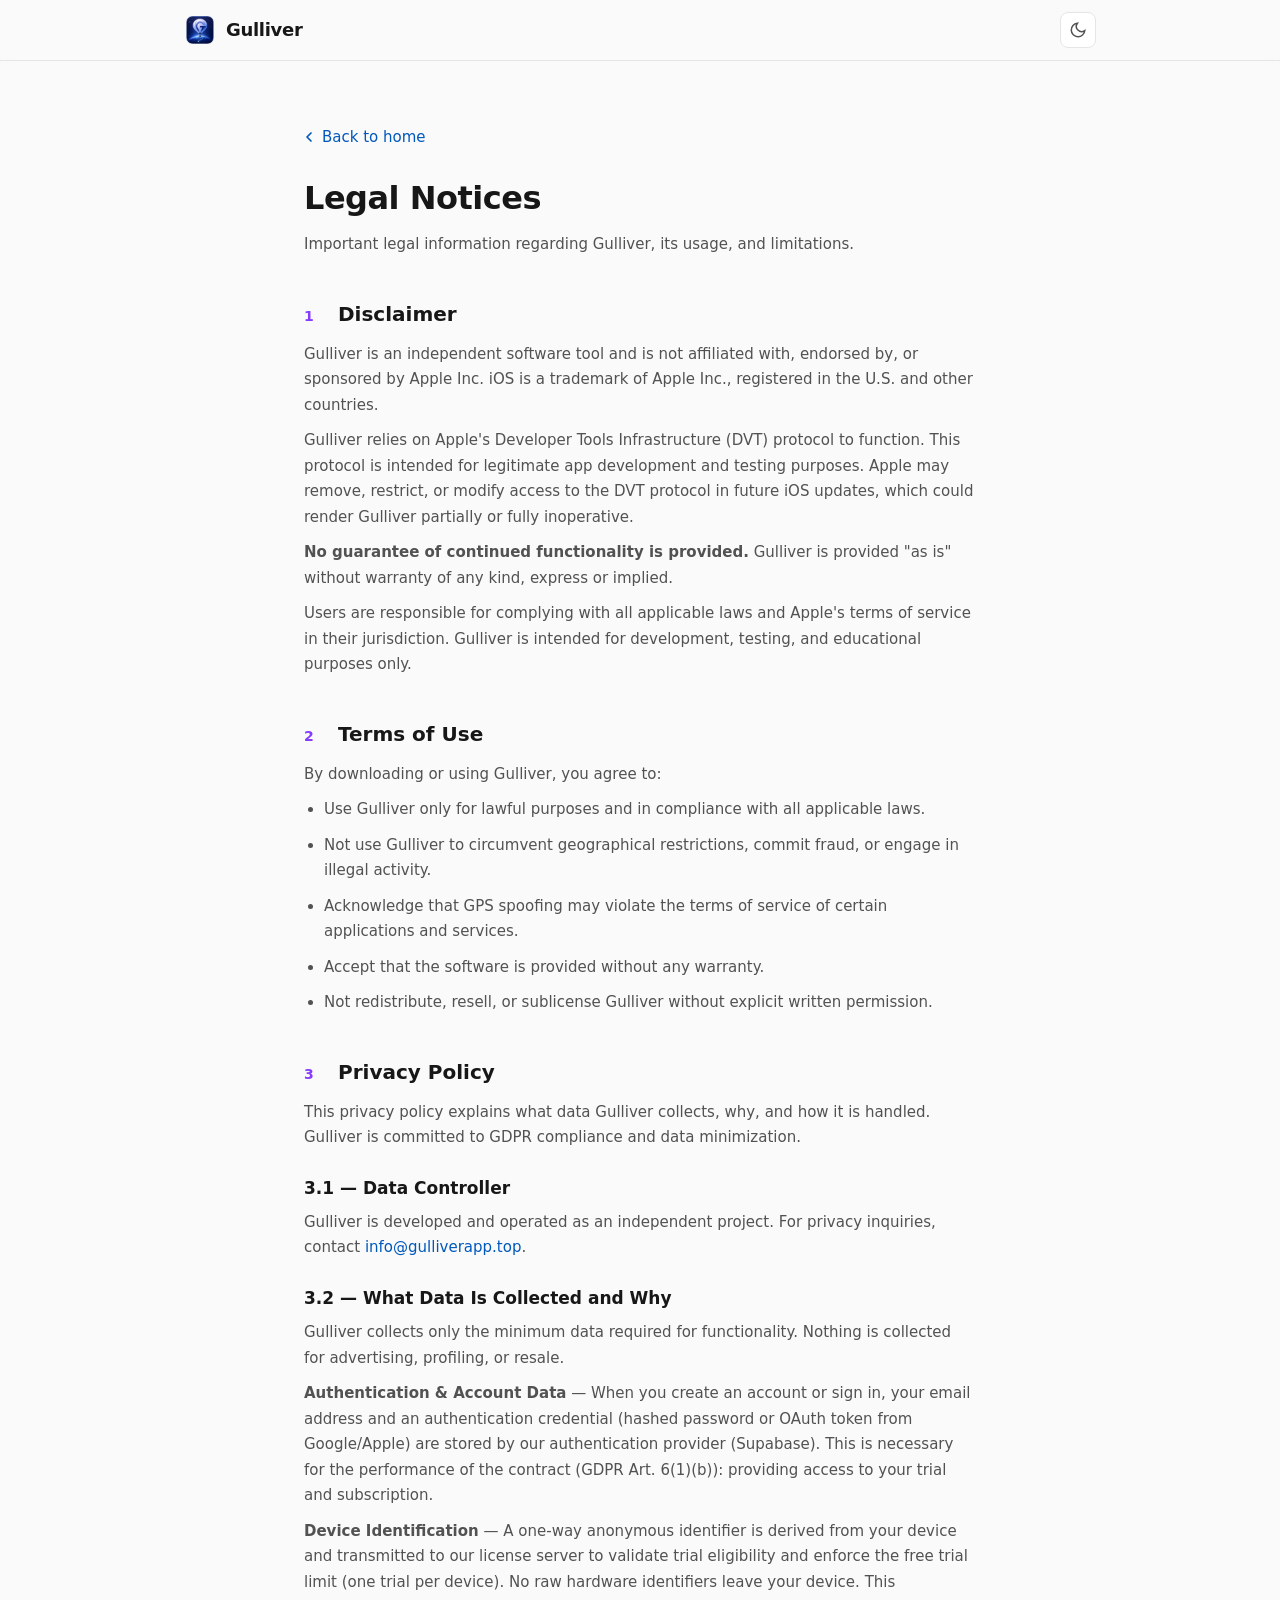
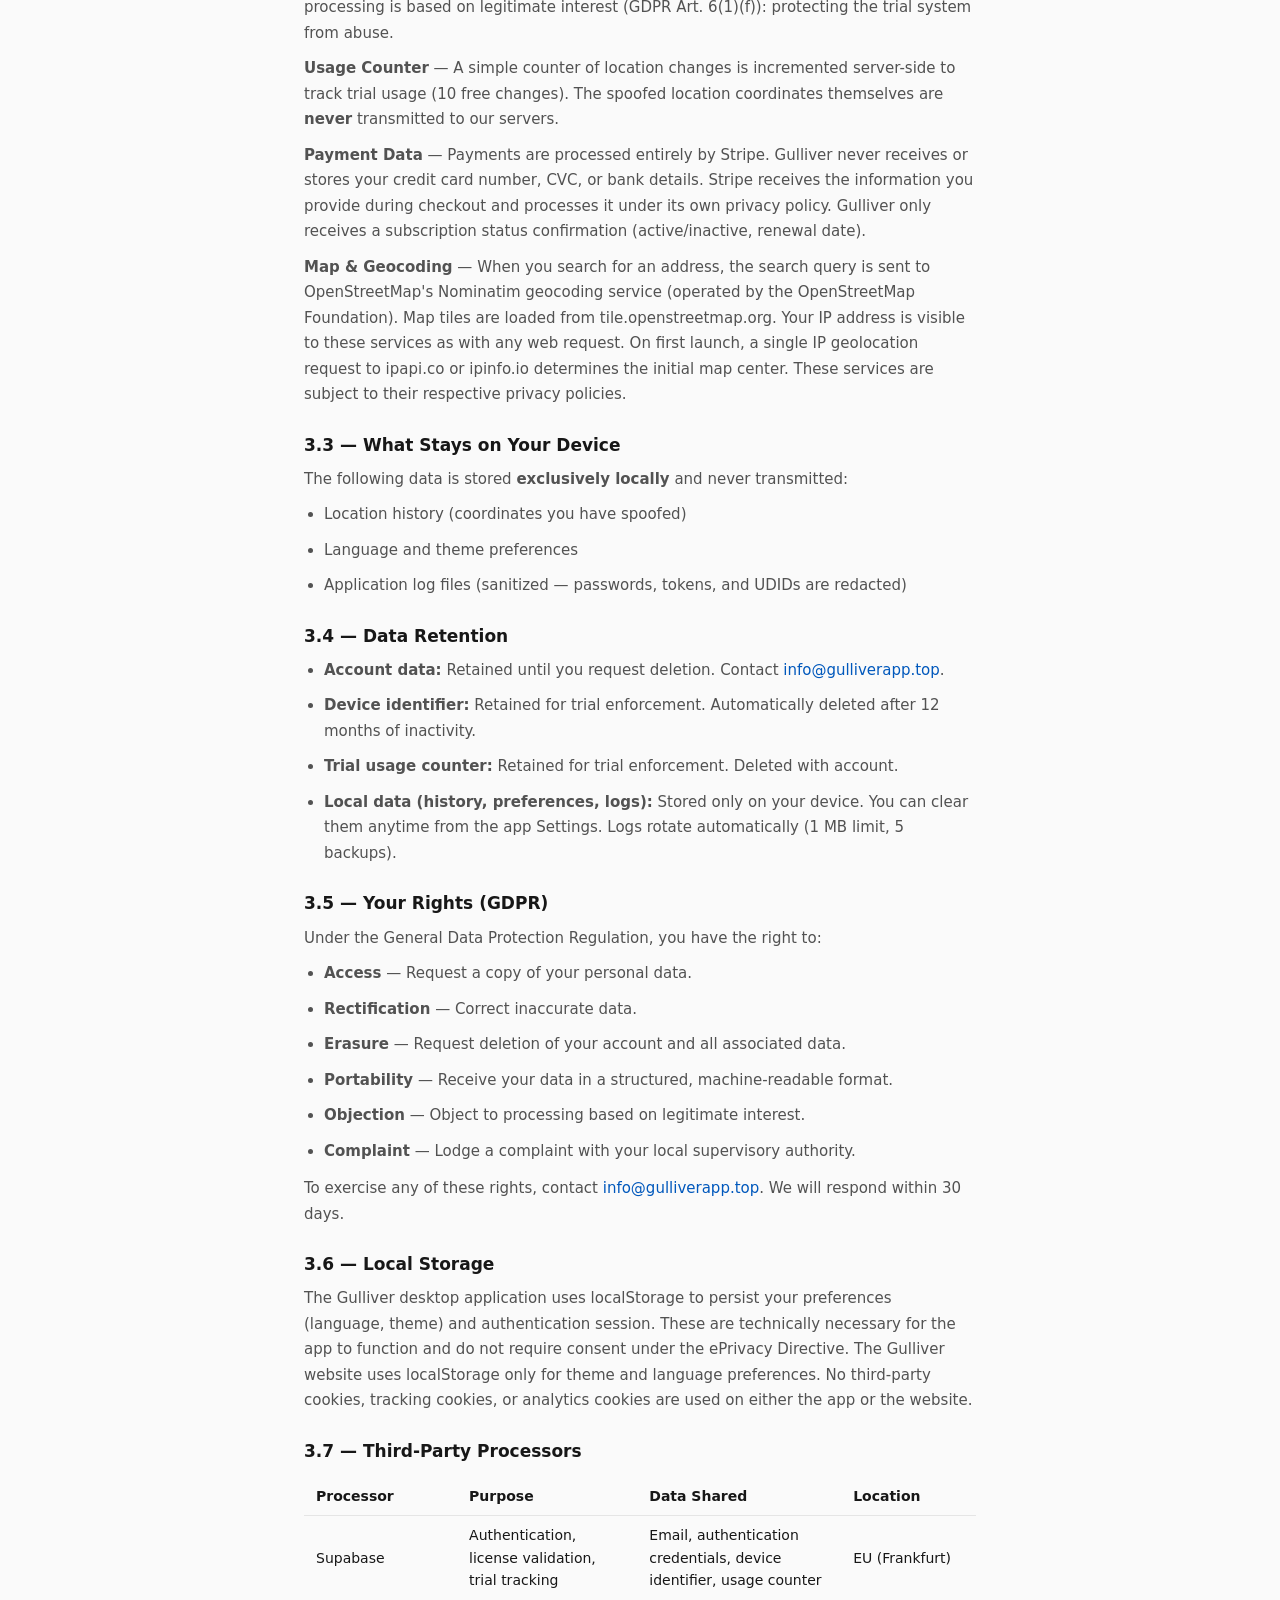
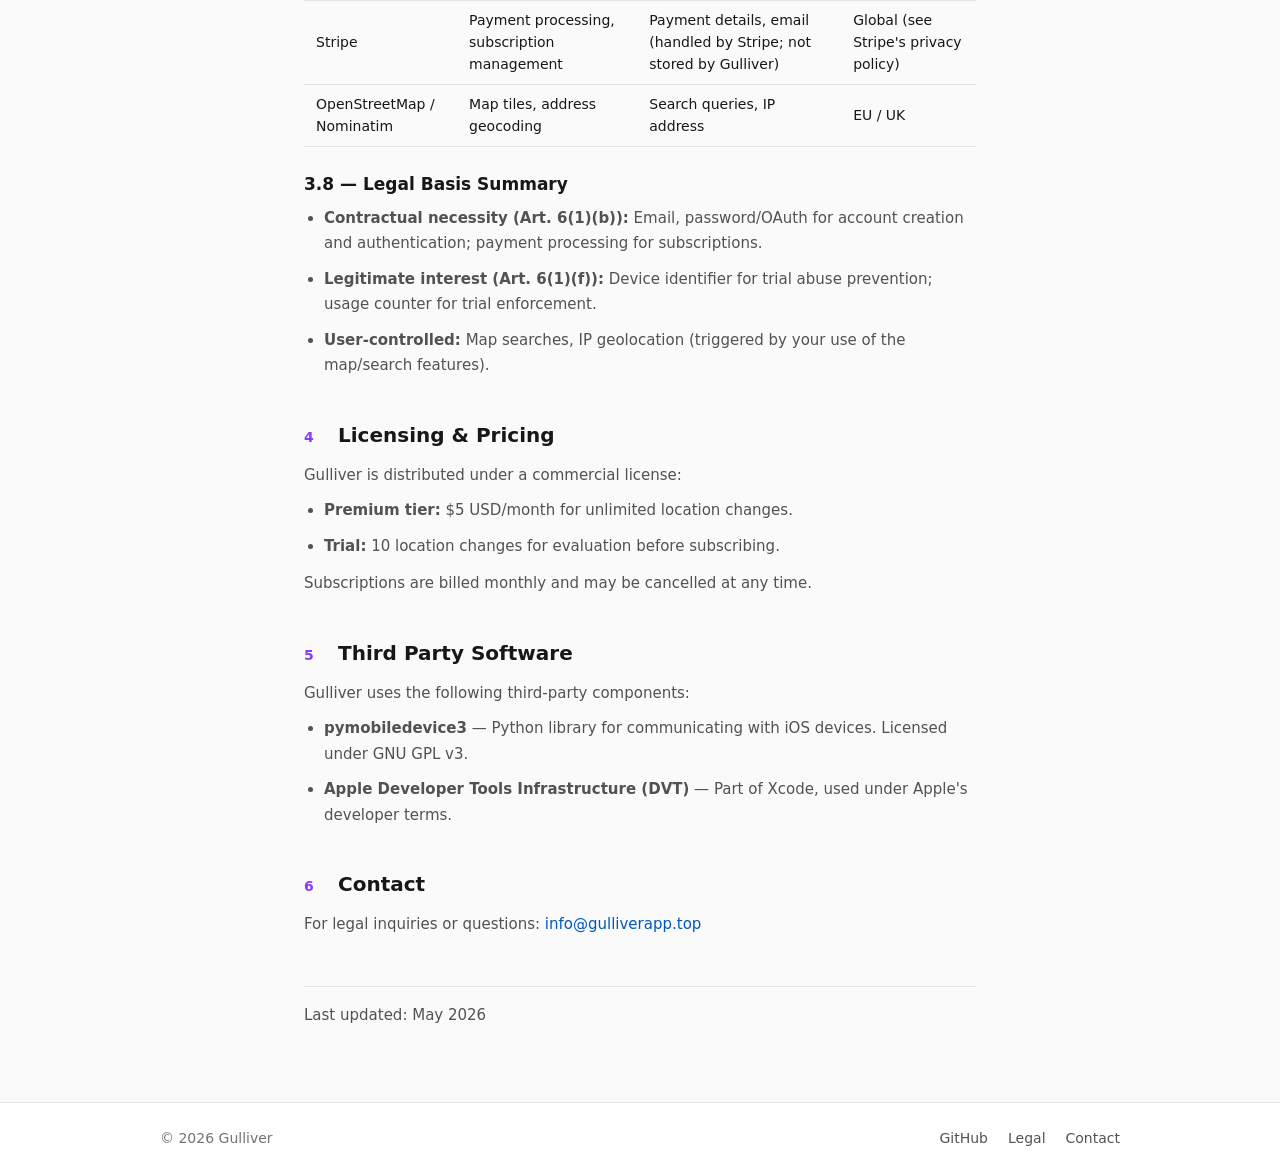
==== commit 9284a68f: "Add CNAME, issue template, and update contact email - Add CNAME for gulliverapp.top custom domain - " ====
--- a/legali.html
+++ b/legali.html
@@ -77,7 +77,7 @@
     <p>This privacy policy explains what data Gulliver collects, why, and how it is handled. Gulliver is committed to GDPR compliance and data minimization.</p>
 
     <h3 style="font-size:17px;font-weight:700;margin-top:24px;margin-bottom:8px;">3.1 — Data Controller</h3>
-    <p>Gulliver is developed and operated as an independent project. For privacy inquiries, contact <a href="mailto:hello@gulliver.app">hello@gulliver.app</a>.</p>
+    <p>Gulliver is developed and operated as an independent project. For privacy inquiries, contact <a href="mailto:info@gulliverapp.top">info@gulliverapp.top</a>.</p>
 
     <h3 style="font-size:17px;font-weight:700;margin-top:24px;margin-bottom:8px;">3.2 — What Data Is Collected and Why</h3>
     <p>Gulliver collects only the minimum data required for functionality. Nothing is collected for advertising, profiling, or resale.</p>
@@ -102,7 +102,7 @@
 
     <h3 style="font-size:17px;font-weight:700;margin-top:24px;margin-bottom:8px;">3.4 — Data Retention</h3>
     <ul>
-      <li><strong>Account data:</strong> Retained until you request deletion. Contact <a href="mailto:hello@gulliver.app">hello@gulliver.app</a>.</li>
+      <li><strong>Account data:</strong> Retained until you request deletion. Contact <a href="mailto:info@gulliverapp.top">info@gulliverapp.top</a>.</li>
       <li><strong>Device identifier:</strong> Retained for trial enforcement. Automatically deleted after 12 months of inactivity.</li>
       <li><strong>Trial usage counter:</strong> Retained for trial enforcement. Deleted with account.</li>
       <li><strong>Local data (history, preferences, logs):</strong> Stored only on your device. You can clear them anytime from the app Settings. Logs rotate automatically (1 MB limit, 5 backups).</li>
@@ -118,7 +118,7 @@
       <li><strong>Objection</strong> — Object to processing based on legitimate interest.</li>
       <li><strong>Complaint</strong> — Lodge a complaint with your local supervisory authority.</li>
     </ul>
-    <p>To exercise any of these rights, contact <a href="mailto:hello@gulliver.app">hello@gulliver.app</a>. We will respond within 30 days.</p>
+    <p>To exercise any of these rights, contact <a href="mailto:info@gulliverapp.top">info@gulliverapp.top</a>. We will respond within 30 days.</p>
 
     <h3 style="font-size:17px;font-weight:700;margin-top:24px;margin-bottom:8px;">3.6 — Local Storage</h3>
     <p>The Gulliver desktop application uses localStorage to persist your preferences (language, theme) and authentication session. These are technically necessary for the app to function and do not require consent under the ePrivacy Directive. The Gulliver website uses localStorage only for theme and language preferences. No third-party cookies, tracking cookies, or analytics cookies are used on either the app or the website.</p>
@@ -186,7 +186,7 @@
 
   <section id="contact">
     <h2><span class="num">6</span> Contact</h2>
-    <p>For legal inquiries or questions: <a href="mailto:hello@gulliver.app">hello@gulliver.app</a></p>
+    <p>For legal inquiries or questions: <a href="mailto:info@gulliverapp.top">info@gulliverapp.top</a></p>
   </section>
 
   <p class="legal-meta">Last updated: May 2026</p>
@@ -198,7 +198,7 @@
     <nav>
       <a href="https://github.com/Yoddikko/Gulliver" target="_blank" rel="noopener">GitHub</a>
       <a href="legali.html">Legal</a>
-      <a href="mailto:hello@gulliver.app">Contact</a>
+      <a href="mailto:info@gulliverapp.top">Contact</a>
     </nav>
   </div>
 </footer>
